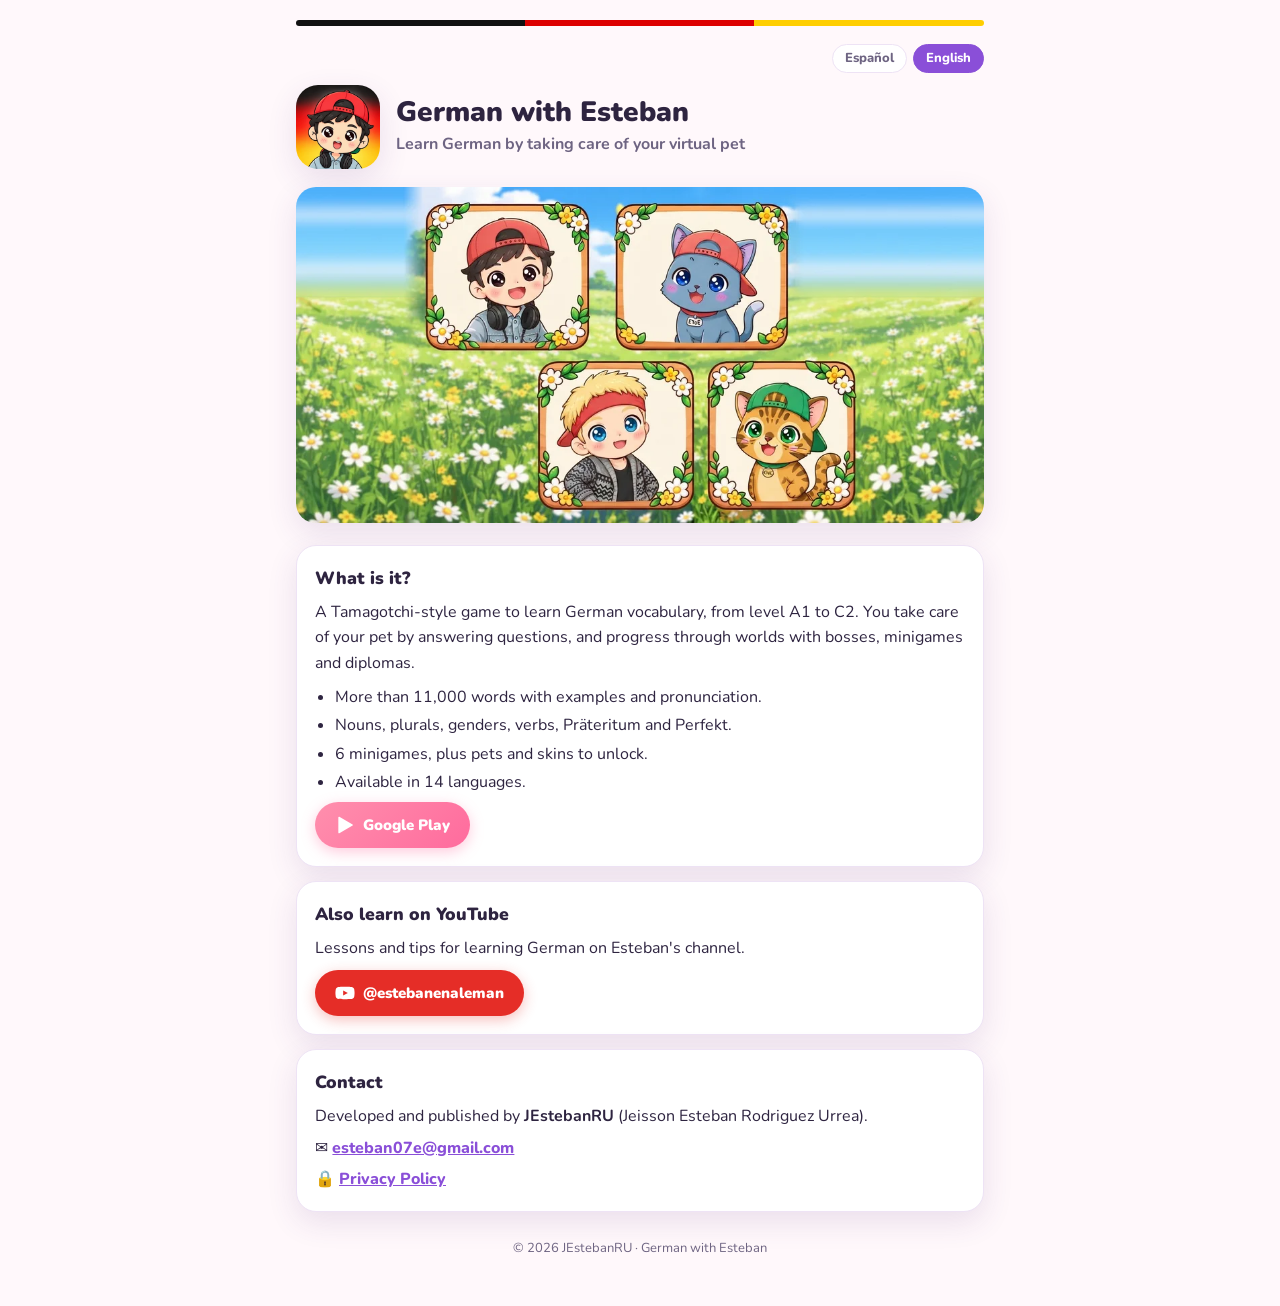
==== index.html @ 3e0b34da "Add files via upload" ====
<!doctype html>
<html lang="es">
<head>
<meta charset="utf-8">
<meta name="viewport" content="width=device-width, initial-scale=1">
<title>German with Esteban</title>
<meta name="description" content="Aprende alemán cuidando a tu mascota virtual. Learn German by taking care of your virtual pet.">
<link rel="icon" href="favicon.png" type="image/png">
<link rel="apple-touch-icon" href="apple-touch-icon.png">
<meta property="og:title" content="German with Esteban">
<meta property="og:description" content="Aprende alemán cuidando a tu mascota virtual · Learn German by taking care of your virtual pet">
<meta property="og:image" content="https://jestebanru7.github.io/banner.webp">
<link rel="preconnect" href="https://fonts.googleapis.com">
<link rel="preconnect" href="https://fonts.gstatic.com" crossorigin>
<link href="https://fonts.googleapis.com/css2?family=Nunito:wght@400;700;800;900&display=swap" rel="stylesheet">
<style>
  :root {
    --bg:#FFF8FB; --card:#FFFFFF; --text:#2E2440; --muted:#6E6482; --line:#EEE3F5;
    --pink:#FF6B9D; --pink2:#FF8FAD; --purple:#8A4FD8; --shadow:0 10px 30px rgba(80,40,120,0.12);
  }
  @media (prefers-color-scheme: dark) {
    :root { --bg:#17131D; --card:#221C2B; --text:#F1ECF7; --muted:#ADA4BB; --line:#352C40;
            --purple:#B98CFF; --shadow:0 10px 30px rgba(0,0,0,0.35); }
  }
  * { box-sizing:border-box; }
  body { margin:0; background:var(--bg); color:var(--text);
         font:16px/1.6 'Nunito', system-ui, -apple-system, 'Segoe UI', Roboto, sans-serif; }
  main { max-width:720px; margin:0 auto; padding:20px 16px 48px; }
  .flag { height:6px; border-radius:3px; margin-bottom:18px;
          background:linear-gradient(90deg,#111 0 33.3%,#DD0000 33.3% 66.6%,#FFCE00 66.6%); }
  .lang { display:flex; justify-content:flex-end; gap:6px; margin-bottom:12px; }
  .lang button { font:inherit; font-size:13px; font-weight:800; color:var(--muted); background:var(--card);
                 border:1.5px solid var(--line); border-radius:999px; padding:3px 12px; cursor:pointer; }
  .lang button.on { color:#fff; background:var(--purple); border-color:var(--purple); }
  .hero { display:flex; align-items:center; gap:16px; margin-bottom:18px; }
  .hero img { width:84px; height:84px; border-radius:22px; box-shadow:var(--shadow); flex-shrink:0; }
  h1 { font-size:1.75rem; font-weight:900; line-height:1.15; margin:0; }
  .tagline { color:var(--muted); font-weight:700; margin:4px 0 0; }
  .banner { width:100%; height:auto; aspect-ratio:1024/500; display:block; border-radius:20px;
            box-shadow:var(--shadow); margin:4px 0 22px; object-fit:cover; }
  .card { background:var(--card); border:1.5px solid var(--line); border-radius:20px;
          padding:18px 18px; margin-bottom:14px; box-shadow:var(--shadow); }
  h2 { font-size:1.1rem; font-weight:900; margin:0 0 8px; }
  ul { margin:0; padding-left:20px; }
  li { margin:3px 0; }
  .btns { display:flex; flex-wrap:wrap; gap:10px; margin-top:6px; }
  .btn { display:inline-flex; align-items:center; gap:8px; text-decoration:none; font-weight:900;
         border-radius:999px; padding:11px 20px; font-size:15px; }
  .btn-play { color:#fff; background:linear-gradient(135deg,var(--pink2),var(--pink));
              box-shadow:0 4px 14px rgba(255,107,157,0.35); }
  .btn-yt { color:#fff; background:#E52D27; box-shadow:0 4px 14px rgba(229,45,39,0.3); }
  .btn svg { width:20px; height:20px; flex-shrink:0; }
  a { color:var(--purple); font-weight:800; }
  .contact a { word-break:break-all; }
  footer { color:var(--muted); font-size:13px; text-align:center; margin-top:26px; }
  [data-l] { display:none; }
  html[lang="es"] [data-l="es"], html[lang="en"] [data-l="en"] { display:revert; }
  @media (max-width:420px) { h1 { font-size:1.45rem; } .hero img { width:68px; height:68px; } }
</style>
</head>
<body>
<main>
  <div class="flag" aria-hidden="true"></div>
  <nav class="lang" aria-label="Idioma / Language">
    <button type="button" data-set="es">Español</button>
    <button type="button" data-set="en">English</button>
  </nav>

  <header class="hero">
    <img src="icon.webp" alt="" width="84" height="84">
    <div>
      <h1>German with Esteban</h1>
      <p class="tagline">
        <span data-l="es">Aprende alemán cuidando a tu mascota virtual</span>
        <span data-l="en">Learn German by taking care of your virtual pet</span>
      </p>
    </div>
  </header>

  <img class="banner" src="banner.webp" alt="Esteban, Felix, Lucky y Silvestre">

  <section class="card">
    <h2><span data-l="es">¿Qué es?</span><span data-l="en">What is it?</span></h2>
    <p data-l="es" style="margin:0 0 8px">Un juego tipo Tamagotchi para aprender vocabulario alemán, del nivel A1 al C2. Cuidas de tu mascota respondiendo preguntas, y avanzas por mundos con jefes, minijuegos y diplomas.</p>
    <p data-l="en" style="margin:0 0 8px">A Tamagotchi-style game to learn German vocabulary, from level A1 to C2. You take care of your pet by answering questions, and progress through worlds with bosses, minigames and diplomas.</p>
    <ul data-l="es">
      <li>Más de 11.000 palabras con ejemplos y pronunciación.</li>
      <li>Sustantivos, plurales, géneros, verbos, Präteritum y Perfekt.</li>
      <li>6 minijuegos, mascotas y skins para desbloquear.</li>
      <li>Disponible en 14 idiomas.</li>
    </ul>
    <ul data-l="en">
      <li>More than 11,000 words with examples and pronunciation.</li>
      <li>Nouns, plurals, genders, verbs, Präteritum and Perfekt.</li>
      <li>6 minigames, plus pets and skins to unlock.</li>
      <li>Available in 14 languages.</li>
    </ul>
    <div class="btns">
      <a class="btn btn-play" href="https://play.google.com/store/apps/details?id=com.jestebanru.germanwithesteban">
        <svg viewBox="0 0 24 24" aria-hidden="true"><path fill="currentColor" d="M4 2.8v18.4c0 .6.7 1 1.2.7l15.9-9.2c.5-.3.5-1.1 0-1.4L5.2 2.1C4.7 1.8 4 2.2 4 2.8z"/></svg>
        <span data-l="es">Google Play</span><span data-l="en">Google Play</span>
      </a>
    </div>
  </section>

  <section class="card">
    <h2><span data-l="es">Aprende también en YouTube</span><span data-l="en">Also learn on YouTube</span></h2>
    <p data-l="es" style="margin:0 0 8px">Clases y consejos para aprender alemán en el canal de Esteban.</p>
    <p data-l="en" style="margin:0 0 8px">Lessons and tips for learning German on Esteban's channel.</p>
    <div class="btns">
      <a class="btn btn-yt" href="https://www.youtube.com/@estebanenaleman">
        <svg viewBox="0 0 24 24" aria-hidden="true"><path fill="currentColor" d="M23 7.2a3 3 0 0 0-2.1-2.1C19 4.6 12 4.6 12 4.6s-7 0-8.9.5A3 3 0 0 0 1 7.2 31 31 0 0 0 .5 12a31 31 0 0 0 .5 4.8 3 3 0 0 0 2.1 2.1c1.9.5 8.9.5 8.9.5s7 0 8.9-.5a3 3 0 0 0 2.1-2.1 31 31 0 0 0 .5-4.8 31 31 0 0 0-.5-4.8zM9.8 15.1V8.9L15.4 12l-5.6 3.1z"/></svg>
        @estebanenaleman
      </a>
    </div>
  </section>

  <section class="card contact">
    <h2><span data-l="es">Contacto</span><span data-l="en">Contact</span></h2>
    <p style="margin:0 0 6px">
      <span data-l="es">Desarrollado y publicado por</span><span data-l="en">Developed and published by</span>
      <strong>JEstebanRU</strong> (Jeisson Esteban Rodriguez Urrea).
    </p>
    <p style="margin:0 0 6px">✉️ <a href="mailto:esteban07e@gmail.com">esteban07e@gmail.com</a></p>
    <p style="margin:0">🔒 <a href="privacy/"><span data-l="es">Política de privacidad</span><span data-l="en">Privacy Policy</span></a></p>
  </section>

  <footer>© 2026 JEstebanRU · German with Esteban</footer>
</main>
<script>
  (function () {
    var KEY = 'gwe_site_lang';
    function set(l) {
      document.documentElement.lang = l;
      document.querySelectorAll('.lang button').forEach(function (b) { b.classList.toggle('on', b.dataset.set === l); });
      try { localStorage.setItem(KEY, l); } catch (e) {}
    }
    var saved = null;
    try { saved = localStorage.getItem(KEY); } catch (e) {}
    set(saved || ((navigator.language || 'en').toLowerCase().indexOf('es') === 0 ? 'es' : 'en'));
    document.querySelectorAll('.lang button').forEach(function (b) {
      b.addEventListener('click', function () { set(b.dataset.set); });
    });
  })();
</script>
</body>
</html>
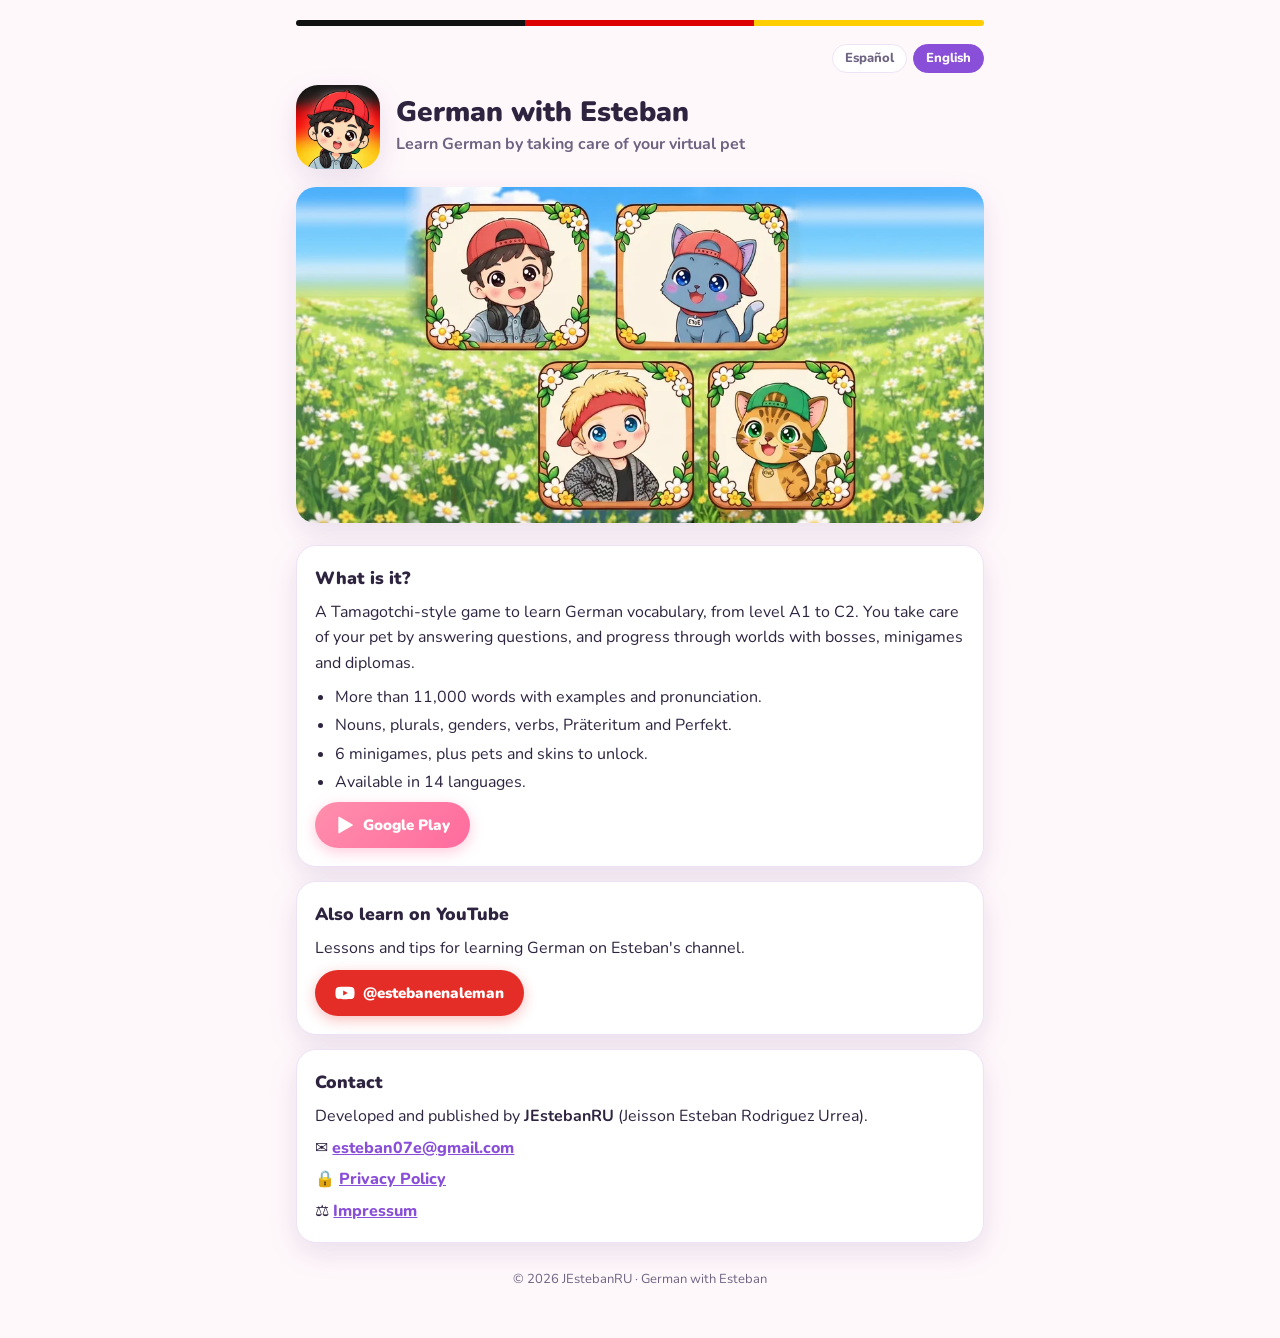
==== commit ce552b5e: "Add files via upload" ====
--- a/index.html
+++ b/index.html
@@ -1,147 +1,148 @@
-<!doctype html>
-<html lang="es">
-<head>
-<meta charset="utf-8">
-<meta name="viewport" content="width=device-width, initial-scale=1">
-<title>German with Esteban</title>
-<meta name="description" content="Aprende alemán cuidando a tu mascota virtual. Learn German by taking care of your virtual pet.">
-<link rel="icon" href="favicon.png" type="image/png">
-<link rel="apple-touch-icon" href="apple-touch-icon.png">
-<meta property="og:title" content="German with Esteban">
-<meta property="og:description" content="Aprende alemán cuidando a tu mascota virtual · Learn German by taking care of your virtual pet">
-<meta property="og:image" content="https://jestebanru7.github.io/banner.webp">
-<link rel="preconnect" href="https://fonts.googleapis.com">
-<link rel="preconnect" href="https://fonts.gstatic.com" crossorigin>
-<link href="https://fonts.googleapis.com/css2?family=Nunito:wght@400;700;800;900&display=swap" rel="stylesheet">
-<style>
-  :root {
-    --bg:#FFF8FB; --card:#FFFFFF; --text:#2E2440; --muted:#6E6482; --line:#EEE3F5;
-    --pink:#FF6B9D; --pink2:#FF8FAD; --purple:#8A4FD8; --shadow:0 10px 30px rgba(80,40,120,0.12);
-  }
-  @media (prefers-color-scheme: dark) {
-    :root { --bg:#17131D; --card:#221C2B; --text:#F1ECF7; --muted:#ADA4BB; --line:#352C40;
-            --purple:#B98CFF; --shadow:0 10px 30px rgba(0,0,0,0.35); }
-  }
-  * { box-sizing:border-box; }
-  body { margin:0; background:var(--bg); color:var(--text);
-         font:16px/1.6 'Nunito', system-ui, -apple-system, 'Segoe UI', Roboto, sans-serif; }
-  main { max-width:720px; margin:0 auto; padding:20px 16px 48px; }
-  .flag { height:6px; border-radius:3px; margin-bottom:18px;
-          background:linear-gradient(90deg,#111 0 33.3%,#DD0000 33.3% 66.6%,#FFCE00 66.6%); }
-  .lang { display:flex; justify-content:flex-end; gap:6px; margin-bottom:12px; }
-  .lang button { font:inherit; font-size:13px; font-weight:800; color:var(--muted); background:var(--card);
-                 border:1.5px solid var(--line); border-radius:999px; padding:3px 12px; cursor:pointer; }
-  .lang button.on { color:#fff; background:var(--purple); border-color:var(--purple); }
-  .hero { display:flex; align-items:center; gap:16px; margin-bottom:18px; }
-  .hero img { width:84px; height:84px; border-radius:22px; box-shadow:var(--shadow); flex-shrink:0; }
-  h1 { font-size:1.75rem; font-weight:900; line-height:1.15; margin:0; }
-  .tagline { color:var(--muted); font-weight:700; margin:4px 0 0; }
-  .banner { width:100%; height:auto; aspect-ratio:1024/500; display:block; border-radius:20px;
-            box-shadow:var(--shadow); margin:4px 0 22px; object-fit:cover; }
-  .card { background:var(--card); border:1.5px solid var(--line); border-radius:20px;
-          padding:18px 18px; margin-bottom:14px; box-shadow:var(--shadow); }
-  h2 { font-size:1.1rem; font-weight:900; margin:0 0 8px; }
-  ul { margin:0; padding-left:20px; }
-  li { margin:3px 0; }
-  .btns { display:flex; flex-wrap:wrap; gap:10px; margin-top:6px; }
-  .btn { display:inline-flex; align-items:center; gap:8px; text-decoration:none; font-weight:900;
-         border-radius:999px; padding:11px 20px; font-size:15px; }
-  .btn-play { color:#fff; background:linear-gradient(135deg,var(--pink2),var(--pink));
-              box-shadow:0 4px 14px rgba(255,107,157,0.35); }
-  .btn-yt { color:#fff; background:#E52D27; box-shadow:0 4px 14px rgba(229,45,39,0.3); }
-  .btn svg { width:20px; height:20px; flex-shrink:0; }
-  a { color:var(--purple); font-weight:800; }
-  .contact a { word-break:break-all; }
-  footer { color:var(--muted); font-size:13px; text-align:center; margin-top:26px; }
-  [data-l] { display:none; }
-  html[lang="es"] [data-l="es"], html[lang="en"] [data-l="en"] { display:revert; }
-  @media (max-width:420px) { h1 { font-size:1.45rem; } .hero img { width:68px; height:68px; } }
-</style>
-</head>
-<body>
-<main>
-  <div class="flag" aria-hidden="true"></div>
-  <nav class="lang" aria-label="Idioma / Language">
-    <button type="button" data-set="es">Español</button>
-    <button type="button" data-set="en">English</button>
-  </nav>
-
-  <header class="hero">
-    <img src="icon.webp" alt="" width="84" height="84">
-    <div>
-      <h1>German with Esteban</h1>
-      <p class="tagline">
-        <span data-l="es">Aprende alemán cuidando a tu mascota virtual</span>
-        <span data-l="en">Learn German by taking care of your virtual pet</span>
-      </p>
-    </div>
-  </header>
-
-  <img class="banner" src="banner.webp" alt="Esteban, Felix, Lucky y Silvestre">
-
-  <section class="card">
-    <h2><span data-l="es">¿Qué es?</span><span data-l="en">What is it?</span></h2>
-    <p data-l="es" style="margin:0 0 8px">Un juego tipo Tamagotchi para aprender vocabulario alemán, del nivel A1 al C2. Cuidas de tu mascota respondiendo preguntas, y avanzas por mundos con jefes, minijuegos y diplomas.</p>
-    <p data-l="en" style="margin:0 0 8px">A Tamagotchi-style game to learn German vocabulary, from level A1 to C2. You take care of your pet by answering questions, and progress through worlds with bosses, minigames and diplomas.</p>
-    <ul data-l="es">
-      <li>Más de 11.000 palabras con ejemplos y pronunciación.</li>
-      <li>Sustantivos, plurales, géneros, verbos, Präteritum y Perfekt.</li>
-      <li>6 minijuegos, mascotas y skins para desbloquear.</li>
-      <li>Disponible en 14 idiomas.</li>
-    </ul>
-    <ul data-l="en">
-      <li>More than 11,000 words with examples and pronunciation.</li>
-      <li>Nouns, plurals, genders, verbs, Präteritum and Perfekt.</li>
-      <li>6 minigames, plus pets and skins to unlock.</li>
-      <li>Available in 14 languages.</li>
-    </ul>
-    <div class="btns">
-      <a class="btn btn-play" href="https://play.google.com/store/apps/details?id=com.jestebanru.germanwithesteban">
-        <svg viewBox="0 0 24 24" aria-hidden="true"><path fill="currentColor" d="M4 2.8v18.4c0 .6.7 1 1.2.7l15.9-9.2c.5-.3.5-1.1 0-1.4L5.2 2.1C4.7 1.8 4 2.2 4 2.8z"/></svg>
-        <span data-l="es">Google Play</span><span data-l="en">Google Play</span>
-      </a>
-    </div>
-  </section>
-
-  <section class="card">
-    <h2><span data-l="es">Aprende también en YouTube</span><span data-l="en">Also learn on YouTube</span></h2>
-    <p data-l="es" style="margin:0 0 8px">Clases y consejos para aprender alemán en el canal de Esteban.</p>
-    <p data-l="en" style="margin:0 0 8px">Lessons and tips for learning German on Esteban's channel.</p>
-    <div class="btns">
-      <a class="btn btn-yt" href="https://www.youtube.com/@estebanenaleman">
-        <svg viewBox="0 0 24 24" aria-hidden="true"><path fill="currentColor" d="M23 7.2a3 3 0 0 0-2.1-2.1C19 4.6 12 4.6 12 4.6s-7 0-8.9.5A3 3 0 0 0 1 7.2 31 31 0 0 0 .5 12a31 31 0 0 0 .5 4.8 3 3 0 0 0 2.1 2.1c1.9.5 8.9.5 8.9.5s7 0 8.9-.5a3 3 0 0 0 2.1-2.1 31 31 0 0 0 .5-4.8 31 31 0 0 0-.5-4.8zM9.8 15.1V8.9L15.4 12l-5.6 3.1z"/></svg>
-        @estebanenaleman
-      </a>
-    </div>
-  </section>
-
-  <section class="card contact">
-    <h2><span data-l="es">Contacto</span><span data-l="en">Contact</span></h2>
-    <p style="margin:0 0 6px">
-      <span data-l="es">Desarrollado y publicado por</span><span data-l="en">Developed and published by</span>
-      <strong>JEstebanRU</strong> (Jeisson Esteban Rodriguez Urrea).
-    </p>
-    <p style="margin:0 0 6px">✉️ <a href="mailto:esteban07e@gmail.com">esteban07e@gmail.com</a></p>
-    <p style="margin:0">🔒 <a href="privacy/"><span data-l="es">Política de privacidad</span><span data-l="en">Privacy Policy</span></a></p>
-  </section>
-
-  <footer>© 2026 JEstebanRU · German with Esteban</footer>
-</main>
-<script>
-  (function () {
-    var KEY = 'gwe_site_lang';
-    function set(l) {
-      document.documentElement.lang = l;
-      document.querySelectorAll('.lang button').forEach(function (b) { b.classList.toggle('on', b.dataset.set === l); });
-      try { localStorage.setItem(KEY, l); } catch (e) {}
-    }
-    var saved = null;
-    try { saved = localStorage.getItem(KEY); } catch (e) {}
-    set(saved || ((navigator.language || 'en').toLowerCase().indexOf('es') === 0 ? 'es' : 'en'));
-    document.querySelectorAll('.lang button').forEach(function (b) {
-      b.addEventListener('click', function () { set(b.dataset.set); });
-    });
-  })();
-</script>
-</body>
-</html>
+<!doctype html>
+<html lang="es">
+<head>
+<meta charset="utf-8">
+<meta name="viewport" content="width=device-width, initial-scale=1">
+<title>German with Esteban</title>
+<meta name="description" content="Aprende alemán cuidando a tu mascota virtual. Learn German by taking care of your virtual pet.">
+<link rel="icon" href="favicon.png" type="image/png">
+<link rel="apple-touch-icon" href="apple-touch-icon.png">
+<meta property="og:title" content="German with Esteban">
+<meta property="og:description" content="Aprende alemán cuidando a tu mascota virtual · Learn German by taking care of your virtual pet">
+<meta property="og:image" content="https://jestebanru7.github.io/banner.webp">
+<link rel="preconnect" href="https://fonts.googleapis.com">
+<link rel="preconnect" href="https://fonts.gstatic.com" crossorigin>
+<link href="https://fonts.googleapis.com/css2?family=Nunito:wght@400;700;800;900&display=swap" rel="stylesheet">
+<style>
+  :root {
+    --bg:#FFF8FB; --card:#FFFFFF; --text:#2E2440; --muted:#6E6482; --line:#EEE3F5;
+    --pink:#FF6B9D; --pink2:#FF8FAD; --purple:#8A4FD8; --shadow:0 10px 30px rgba(80,40,120,0.12);
+  }
+  @media (prefers-color-scheme: dark) {
+    :root { --bg:#17131D; --card:#221C2B; --text:#F1ECF7; --muted:#ADA4BB; --line:#352C40;
+            --purple:#B98CFF; --shadow:0 10px 30px rgba(0,0,0,0.35); }
+  }
+  * { box-sizing:border-box; }
+  body { margin:0; background:var(--bg); color:var(--text);
+         font:16px/1.6 'Nunito', system-ui, -apple-system, 'Segoe UI', Roboto, sans-serif; }
+  main { max-width:720px; margin:0 auto; padding:20px 16px 48px; }
+  .flag { height:6px; border-radius:3px; margin-bottom:18px;
+          background:linear-gradient(90deg,#111 0 33.3%,#DD0000 33.3% 66.6%,#FFCE00 66.6%); }
+  .lang { display:flex; justify-content:flex-end; gap:6px; margin-bottom:12px; }
+  .lang button { font:inherit; font-size:13px; font-weight:800; color:var(--muted); background:var(--card);
+                 border:1.5px solid var(--line); border-radius:999px; padding:3px 12px; cursor:pointer; }
+  .lang button.on { color:#fff; background:var(--purple); border-color:var(--purple); }
+  .hero { display:flex; align-items:center; gap:16px; margin-bottom:18px; }
+  .hero img { width:84px; height:84px; border-radius:22px; box-shadow:var(--shadow); flex-shrink:0; }
+  h1 { font-size:1.75rem; font-weight:900; line-height:1.15; margin:0; }
+  .tagline { color:var(--muted); font-weight:700; margin:4px 0 0; }
+  .banner { width:100%; height:auto; aspect-ratio:1024/500; display:block; border-radius:20px;
+            box-shadow:var(--shadow); margin:4px 0 22px; object-fit:cover; }
+  .card { background:var(--card); border:1.5px solid var(--line); border-radius:20px;
+          padding:18px 18px; margin-bottom:14px; box-shadow:var(--shadow); }
+  h2 { font-size:1.1rem; font-weight:900; margin:0 0 8px; }
+  ul { margin:0; padding-left:20px; }
+  li { margin:3px 0; }
+  .btns { display:flex; flex-wrap:wrap; gap:10px; margin-top:6px; }
+  .btn { display:inline-flex; align-items:center; gap:8px; text-decoration:none; font-weight:900;
+         border-radius:999px; padding:11px 20px; font-size:15px; }
+  .btn-play { color:#fff; background:linear-gradient(135deg,var(--pink2),var(--pink));
+              box-shadow:0 4px 14px rgba(255,107,157,0.35); }
+  .btn-yt { color:#fff; background:#E52D27; box-shadow:0 4px 14px rgba(229,45,39,0.3); }
+  .btn svg { width:20px; height:20px; flex-shrink:0; }
+  a { color:var(--purple); font-weight:800; }
+  .contact a { word-break:break-all; }
+  footer { color:var(--muted); font-size:13px; text-align:center; margin-top:26px; }
+  [data-l] { display:none; }
+  html[lang="es"] [data-l="es"], html[lang="en"] [data-l="en"] { display:revert; }
+  @media (max-width:420px) { h1 { font-size:1.45rem; } .hero img { width:68px; height:68px; } }
+</style>
+</head>
+<body>
+<main>
+  <div class="flag" aria-hidden="true"></div>
+  <nav class="lang" aria-label="Idioma / Language">
+    <button type="button" data-set="es">Español</button>
+    <button type="button" data-set="en">English</button>
+  </nav>
+
+  <header class="hero">
+    <img src="icon.webp" alt="" width="84" height="84">
+    <div>
+      <h1>German with Esteban</h1>
+      <p class="tagline">
+        <span data-l="es">Aprende alemán cuidando a tu mascota virtual</span>
+        <span data-l="en">Learn German by taking care of your virtual pet</span>
+      </p>
+    </div>
+  </header>
+
+  <img class="banner" src="banner.webp" alt="Esteban, Felix, Lucky y Silvestre">
+
+  <section class="card">
+    <h2><span data-l="es">¿Qué es?</span><span data-l="en">What is it?</span></h2>
+    <p data-l="es" style="margin:0 0 8px">Un juego tipo Tamagotchi para aprender vocabulario alemán, del nivel A1 al C2. Cuidas de tu mascota respondiendo preguntas, y avanzas por mundos con jefes, minijuegos y diplomas.</p>
+    <p data-l="en" style="margin:0 0 8px">A Tamagotchi-style game to learn German vocabulary, from level A1 to C2. You take care of your pet by answering questions, and progress through worlds with bosses, minigames and diplomas.</p>
+    <ul data-l="es">
+      <li>Más de 11.000 palabras con ejemplos y pronunciación.</li>
+      <li>Sustantivos, plurales, géneros, verbos, Präteritum y Perfekt.</li>
+      <li>6 minijuegos, mascotas y skins para desbloquear.</li>
+      <li>Disponible en 14 idiomas.</li>
+    </ul>
+    <ul data-l="en">
+      <li>More than 11,000 words with examples and pronunciation.</li>
+      <li>Nouns, plurals, genders, verbs, Präteritum and Perfekt.</li>
+      <li>6 minigames, plus pets and skins to unlock.</li>
+      <li>Available in 14 languages.</li>
+    </ul>
+    <div class="btns">
+      <a class="btn btn-play" href="https://play.google.com/store/apps/details?id=com.jestebanru.germanwithesteban">
+        <svg viewBox="0 0 24 24" aria-hidden="true"><path fill="currentColor" d="M4 2.8v18.4c0 .6.7 1 1.2.7l15.9-9.2c.5-.3.5-1.1 0-1.4L5.2 2.1C4.7 1.8 4 2.2 4 2.8z"/></svg>
+        <span data-l="es">Google Play</span><span data-l="en">Google Play</span>
+      </a>
+    </div>
+  </section>
+
+  <section class="card">
+    <h2><span data-l="es">Aprende también en YouTube</span><span data-l="en">Also learn on YouTube</span></h2>
+    <p data-l="es" style="margin:0 0 8px">Clases y consejos para aprender alemán en el canal de Esteban.</p>
+    <p data-l="en" style="margin:0 0 8px">Lessons and tips for learning German on Esteban's channel.</p>
+    <div class="btns">
+      <a class="btn btn-yt" href="https://www.youtube.com/@estebanenaleman">
+        <svg viewBox="0 0 24 24" aria-hidden="true"><path fill="currentColor" d="M23 7.2a3 3 0 0 0-2.1-2.1C19 4.6 12 4.6 12 4.6s-7 0-8.9.5A3 3 0 0 0 1 7.2 31 31 0 0 0 .5 12a31 31 0 0 0 .5 4.8 3 3 0 0 0 2.1 2.1c1.9.5 8.9.5 8.9.5s7 0 8.9-.5a3 3 0 0 0 2.1-2.1 31 31 0 0 0 .5-4.8 31 31 0 0 0-.5-4.8zM9.8 15.1V8.9L15.4 12l-5.6 3.1z"/></svg>
+        @estebanenaleman
+      </a>
+    </div>
+  </section>
+
+  <section class="card contact">
+    <h2><span data-l="es">Contacto</span><span data-l="en">Contact</span></h2>
+    <p style="margin:0 0 6px">
+      <span data-l="es">Desarrollado y publicado por</span><span data-l="en">Developed and published by</span>
+      <strong>JEstebanRU</strong> (Jeisson Esteban Rodriguez Urrea).
+    </p>
+    <p style="margin:0 0 6px">✉️ <a href="mailto:esteban07e@gmail.com">esteban07e@gmail.com</a></p>
+    <p style="margin:0 0 6px">🔒 <a href="privacy/"><span data-l="es">Política de privacidad</span><span data-l="en">Privacy Policy</span></a></p>
+    <p style="margin:0">⚖️ <a href="https://mein.online-impressum.de/german-with-esteban/#impressum">Impressum</a></p>
+  </section>
+
+  <footer>© 2026 JEstebanRU · German with Esteban</footer>
+</main>
+<script>
+  (function () {
+    var KEY = 'gwe_site_lang';
+    function set(l) {
+      document.documentElement.lang = l;
+      document.querySelectorAll('.lang button').forEach(function (b) { b.classList.toggle('on', b.dataset.set === l); });
+      try { localStorage.setItem(KEY, l); } catch (e) {}
+    }
+    var saved = null;
+    try { saved = localStorage.getItem(KEY); } catch (e) {}
+    set(saved || ((navigator.language || 'en').toLowerCase().indexOf('es') === 0 ? 'es' : 'en'));
+    document.querySelectorAll('.lang button').forEach(function (b) {
+      b.addEventListener('click', function () { set(b.dataset.set); });
+    });
+  })();
+</script>
+</body>
+</html>
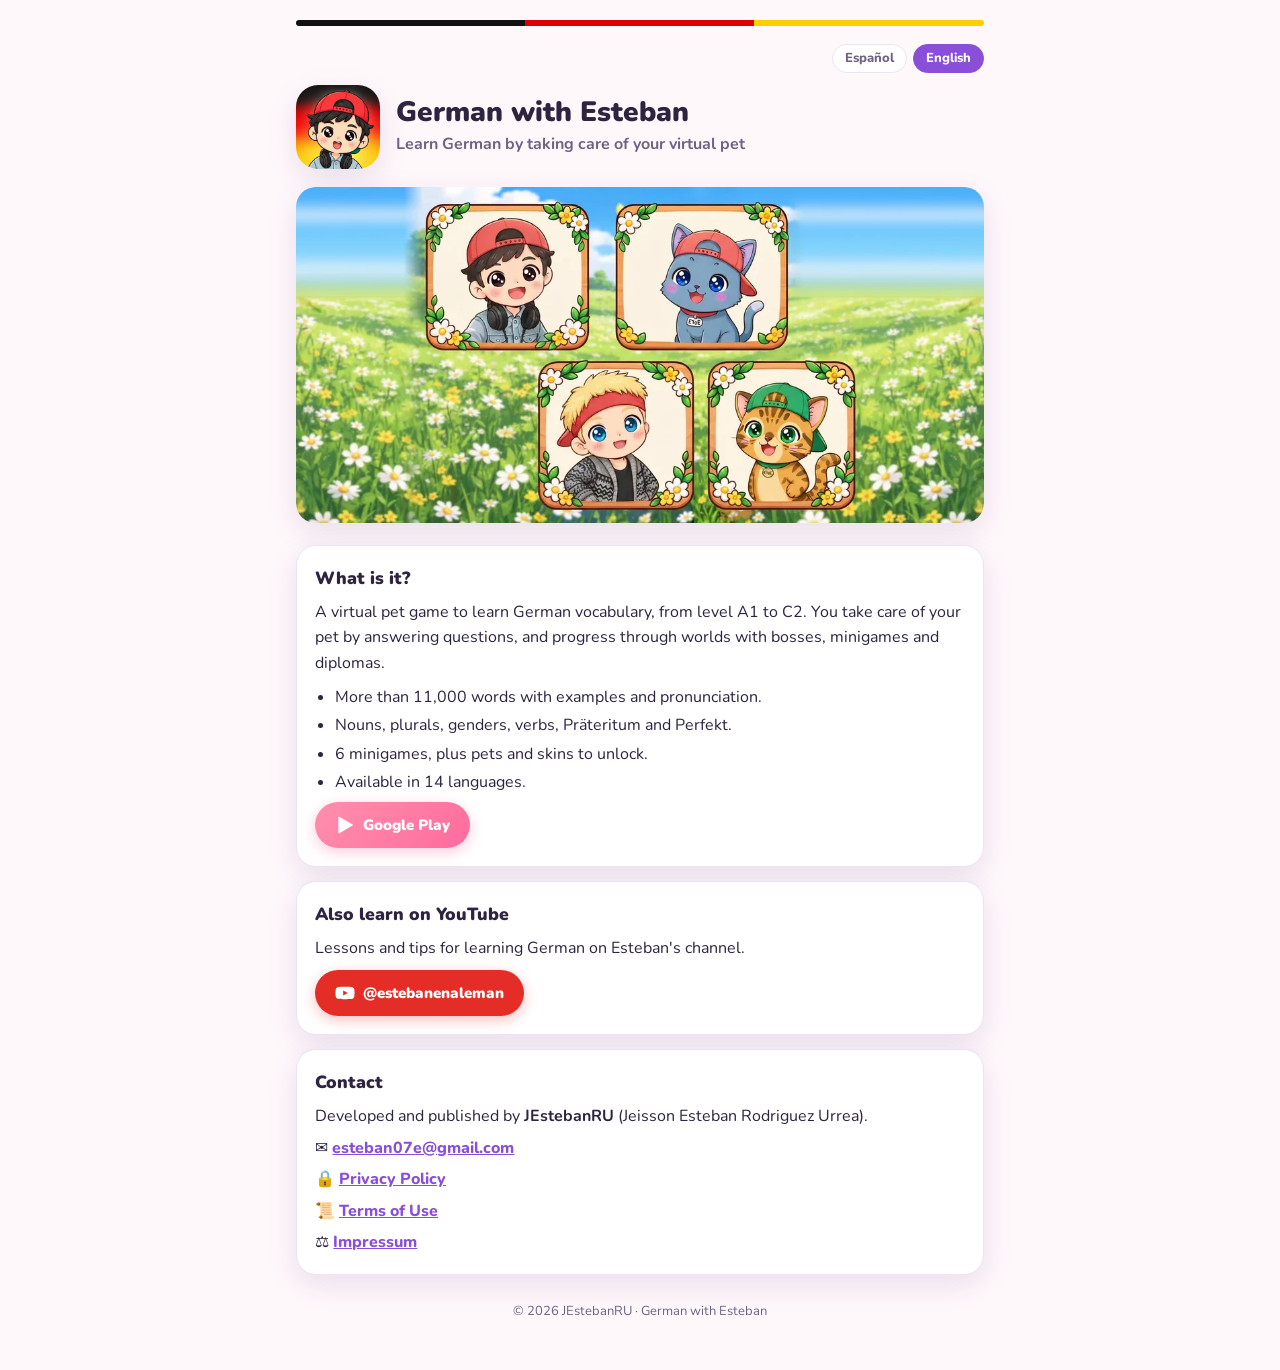
==== commit 276fdeb6: "Add files via upload" ====
--- a/index.html
+++ b/index.html
@@ -1,148 +1,149 @@
-<!doctype html>
-<html lang="es">
-<head>
-<meta charset="utf-8">
-<meta name="viewport" content="width=device-width, initial-scale=1">
-<title>German with Esteban</title>
-<meta name="description" content="Aprende alemán cuidando a tu mascota virtual. Learn German by taking care of your virtual pet.">
-<link rel="icon" href="favicon.png" type="image/png">
-<link rel="apple-touch-icon" href="apple-touch-icon.png">
-<meta property="og:title" content="German with Esteban">
-<meta property="og:description" content="Aprende alemán cuidando a tu mascota virtual · Learn German by taking care of your virtual pet">
-<meta property="og:image" content="https://jestebanru7.github.io/banner.webp">
-<link rel="preconnect" href="https://fonts.googleapis.com">
-<link rel="preconnect" href="https://fonts.gstatic.com" crossorigin>
-<link href="https://fonts.googleapis.com/css2?family=Nunito:wght@400;700;800;900&display=swap" rel="stylesheet">
-<style>
-  :root {
-    --bg:#FFF8FB; --card:#FFFFFF; --text:#2E2440; --muted:#6E6482; --line:#EEE3F5;
-    --pink:#FF6B9D; --pink2:#FF8FAD; --purple:#8A4FD8; --shadow:0 10px 30px rgba(80,40,120,0.12);
-  }
-  @media (prefers-color-scheme: dark) {
-    :root { --bg:#17131D; --card:#221C2B; --text:#F1ECF7; --muted:#ADA4BB; --line:#352C40;
-            --purple:#B98CFF; --shadow:0 10px 30px rgba(0,0,0,0.35); }
-  }
-  * { box-sizing:border-box; }
-  body { margin:0; background:var(--bg); color:var(--text);
-         font:16px/1.6 'Nunito', system-ui, -apple-system, 'Segoe UI', Roboto, sans-serif; }
-  main { max-width:720px; margin:0 auto; padding:20px 16px 48px; }
-  .flag { height:6px; border-radius:3px; margin-bottom:18px;
-          background:linear-gradient(90deg,#111 0 33.3%,#DD0000 33.3% 66.6%,#FFCE00 66.6%); }
-  .lang { display:flex; justify-content:flex-end; gap:6px; margin-bottom:12px; }
-  .lang button { font:inherit; font-size:13px; font-weight:800; color:var(--muted); background:var(--card);
-                 border:1.5px solid var(--line); border-radius:999px; padding:3px 12px; cursor:pointer; }
-  .lang button.on { color:#fff; background:var(--purple); border-color:var(--purple); }
-  .hero { display:flex; align-items:center; gap:16px; margin-bottom:18px; }
-  .hero img { width:84px; height:84px; border-radius:22px; box-shadow:var(--shadow); flex-shrink:0; }
-  h1 { font-size:1.75rem; font-weight:900; line-height:1.15; margin:0; }
-  .tagline { color:var(--muted); font-weight:700; margin:4px 0 0; }
-  .banner { width:100%; height:auto; aspect-ratio:1024/500; display:block; border-radius:20px;
-            box-shadow:var(--shadow); margin:4px 0 22px; object-fit:cover; }
-  .card { background:var(--card); border:1.5px solid var(--line); border-radius:20px;
-          padding:18px 18px; margin-bottom:14px; box-shadow:var(--shadow); }
-  h2 { font-size:1.1rem; font-weight:900; margin:0 0 8px; }
-  ul { margin:0; padding-left:20px; }
-  li { margin:3px 0; }
-  .btns { display:flex; flex-wrap:wrap; gap:10px; margin-top:6px; }
-  .btn { display:inline-flex; align-items:center; gap:8px; text-decoration:none; font-weight:900;
-         border-radius:999px; padding:11px 20px; font-size:15px; }
-  .btn-play { color:#fff; background:linear-gradient(135deg,var(--pink2),var(--pink));
-              box-shadow:0 4px 14px rgba(255,107,157,0.35); }
-  .btn-yt { color:#fff; background:#E52D27; box-shadow:0 4px 14px rgba(229,45,39,0.3); }
-  .btn svg { width:20px; height:20px; flex-shrink:0; }
-  a { color:var(--purple); font-weight:800; }
-  .contact a { word-break:break-all; }
-  footer { color:var(--muted); font-size:13px; text-align:center; margin-top:26px; }
-  [data-l] { display:none; }
-  html[lang="es"] [data-l="es"], html[lang="en"] [data-l="en"] { display:revert; }
-  @media (max-width:420px) { h1 { font-size:1.45rem; } .hero img { width:68px; height:68px; } }
-</style>
-</head>
-<body>
-<main>
-  <div class="flag" aria-hidden="true"></div>
-  <nav class="lang" aria-label="Idioma / Language">
-    <button type="button" data-set="es">Español</button>
-    <button type="button" data-set="en">English</button>
-  </nav>
-
-  <header class="hero">
-    <img src="icon.webp" alt="" width="84" height="84">
-    <div>
-      <h1>German with Esteban</h1>
-      <p class="tagline">
-        <span data-l="es">Aprende alemán cuidando a tu mascota virtual</span>
-        <span data-l="en">Learn German by taking care of your virtual pet</span>
-      </p>
-    </div>
-  </header>
-
-  <img class="banner" src="banner.webp" alt="Esteban, Felix, Lucky y Silvestre">
-
-  <section class="card">
-    <h2><span data-l="es">¿Qué es?</span><span data-l="en">What is it?</span></h2>
-    <p data-l="es" style="margin:0 0 8px">Un juego tipo Tamagotchi para aprender vocabulario alemán, del nivel A1 al C2. Cuidas de tu mascota respondiendo preguntas, y avanzas por mundos con jefes, minijuegos y diplomas.</p>
-    <p data-l="en" style="margin:0 0 8px">A Tamagotchi-style game to learn German vocabulary, from level A1 to C2. You take care of your pet by answering questions, and progress through worlds with bosses, minigames and diplomas.</p>
-    <ul data-l="es">
-      <li>Más de 11.000 palabras con ejemplos y pronunciación.</li>
-      <li>Sustantivos, plurales, géneros, verbos, Präteritum y Perfekt.</li>
-      <li>6 minijuegos, mascotas y skins para desbloquear.</li>
-      <li>Disponible en 14 idiomas.</li>
-    </ul>
-    <ul data-l="en">
-      <li>More than 11,000 words with examples and pronunciation.</li>
-      <li>Nouns, plurals, genders, verbs, Präteritum and Perfekt.</li>
-      <li>6 minigames, plus pets and skins to unlock.</li>
-      <li>Available in 14 languages.</li>
-    </ul>
-    <div class="btns">
-      <a class="btn btn-play" href="https://play.google.com/store/apps/details?id=com.jestebanru.germanwithesteban">
-        <svg viewBox="0 0 24 24" aria-hidden="true"><path fill="currentColor" d="M4 2.8v18.4c0 .6.7 1 1.2.7l15.9-9.2c.5-.3.5-1.1 0-1.4L5.2 2.1C4.7 1.8 4 2.2 4 2.8z"/></svg>
-        <span data-l="es">Google Play</span><span data-l="en">Google Play</span>
-      </a>
-    </div>
-  </section>
-
-  <section class="card">
-    <h2><span data-l="es">Aprende también en YouTube</span><span data-l="en">Also learn on YouTube</span></h2>
-    <p data-l="es" style="margin:0 0 8px">Clases y consejos para aprender alemán en el canal de Esteban.</p>
-    <p data-l="en" style="margin:0 0 8px">Lessons and tips for learning German on Esteban's channel.</p>
-    <div class="btns">
-      <a class="btn btn-yt" href="https://www.youtube.com/@estebanenaleman">
-        <svg viewBox="0 0 24 24" aria-hidden="true"><path fill="currentColor" d="M23 7.2a3 3 0 0 0-2.1-2.1C19 4.6 12 4.6 12 4.6s-7 0-8.9.5A3 3 0 0 0 1 7.2 31 31 0 0 0 .5 12a31 31 0 0 0 .5 4.8 3 3 0 0 0 2.1 2.1c1.9.5 8.9.5 8.9.5s7 0 8.9-.5a3 3 0 0 0 2.1-2.1 31 31 0 0 0 .5-4.8 31 31 0 0 0-.5-4.8zM9.8 15.1V8.9L15.4 12l-5.6 3.1z"/></svg>
-        @estebanenaleman
-      </a>
-    </div>
-  </section>
-
-  <section class="card contact">
-    <h2><span data-l="es">Contacto</span><span data-l="en">Contact</span></h2>
-    <p style="margin:0 0 6px">
-      <span data-l="es">Desarrollado y publicado por</span><span data-l="en">Developed and published by</span>
-      <strong>JEstebanRU</strong> (Jeisson Esteban Rodriguez Urrea).
-    </p>
-    <p style="margin:0 0 6px">✉️ <a href="mailto:esteban07e@gmail.com">esteban07e@gmail.com</a></p>
-    <p style="margin:0 0 6px">🔒 <a href="privacy/"><span data-l="es">Política de privacidad</span><span data-l="en">Privacy Policy</span></a></p>
-    <p style="margin:0">⚖️ <a href="https://mein.online-impressum.de/german-with-esteban/#impressum">Impressum</a></p>
-  </section>
-
-  <footer>© 2026 JEstebanRU · German with Esteban</footer>
-</main>
-<script>
-  (function () {
-    var KEY = 'gwe_site_lang';
-    function set(l) {
-      document.documentElement.lang = l;
-      document.querySelectorAll('.lang button').forEach(function (b) { b.classList.toggle('on', b.dataset.set === l); });
-      try { localStorage.setItem(KEY, l); } catch (e) {}
-    }
-    var saved = null;
-    try { saved = localStorage.getItem(KEY); } catch (e) {}
-    set(saved || ((navigator.language || 'en').toLowerCase().indexOf('es') === 0 ? 'es' : 'en'));
-    document.querySelectorAll('.lang button').forEach(function (b) {
-      b.addEventListener('click', function () { set(b.dataset.set); });
-    });
-  })();
-</script>
-</body>
-</html>
+<!doctype html>
+<html lang="es">
+<head>
+<meta charset="utf-8">
+<meta name="viewport" content="width=device-width, initial-scale=1">
+<title>German with Esteban</title>
+<meta name="description" content="Aprende alemán cuidando a tu mascota virtual. Learn German by taking care of your virtual pet.">
+<link rel="icon" href="favicon.png" type="image/png">
+<link rel="apple-touch-icon" href="apple-touch-icon.png">
+<meta property="og:title" content="German with Esteban">
+<meta property="og:description" content="Aprende alemán cuidando a tu mascota virtual · Learn German by taking care of your virtual pet">
+<meta property="og:image" content="https://jestebanru7.github.io/banner.webp">
+<link rel="preconnect" href="https://fonts.googleapis.com">
+<link rel="preconnect" href="https://fonts.gstatic.com" crossorigin>
+<link href="https://fonts.googleapis.com/css2?family=Nunito:wght@400;700;800;900&display=swap" rel="stylesheet">
+<style>
+  :root {
+    --bg:#FFF8FB; --card:#FFFFFF; --text:#2E2440; --muted:#6E6482; --line:#EEE3F5;
+    --pink:#FF6B9D; --pink2:#FF8FAD; --purple:#8A4FD8; --shadow:0 10px 30px rgba(80,40,120,0.12);
+  }
+  @media (prefers-color-scheme: dark) {
+    :root { --bg:#17131D; --card:#221C2B; --text:#F1ECF7; --muted:#ADA4BB; --line:#352C40;
+            --purple:#B98CFF; --shadow:0 10px 30px rgba(0,0,0,0.35); }
+  }
+  * { box-sizing:border-box; }
+  body { margin:0; background:var(--bg); color:var(--text);
+         font:16px/1.6 'Nunito', system-ui, -apple-system, 'Segoe UI', Roboto, sans-serif; }
+  main { max-width:720px; margin:0 auto; padding:20px 16px 48px; }
+  .flag { height:6px; border-radius:3px; margin-bottom:18px;
+          background:linear-gradient(90deg,#111 0 33.3%,#DD0000 33.3% 66.6%,#FFCE00 66.6%); }
+  .lang { display:flex; justify-content:flex-end; gap:6px; margin-bottom:12px; }
+  .lang button { font:inherit; font-size:13px; font-weight:800; color:var(--muted); background:var(--card);
+                 border:1.5px solid var(--line); border-radius:999px; padding:3px 12px; cursor:pointer; }
+  .lang button.on { color:#fff; background:var(--purple); border-color:var(--purple); }
+  .hero { display:flex; align-items:center; gap:16px; margin-bottom:18px; }
+  .hero img { width:84px; height:84px; border-radius:22px; box-shadow:var(--shadow); flex-shrink:0; }
+  h1 { font-size:1.75rem; font-weight:900; line-height:1.15; margin:0; }
+  .tagline { color:var(--muted); font-weight:700; margin:4px 0 0; }
+  .banner { width:100%; height:auto; aspect-ratio:1024/500; display:block; border-radius:20px;
+            box-shadow:var(--shadow); margin:4px 0 22px; object-fit:cover; }
+  .card { background:var(--card); border:1.5px solid var(--line); border-radius:20px;
+          padding:18px 18px; margin-bottom:14px; box-shadow:var(--shadow); }
+  h2 { font-size:1.1rem; font-weight:900; margin:0 0 8px; }
+  ul { margin:0; padding-left:20px; }
+  li { margin:3px 0; }
+  .btns { display:flex; flex-wrap:wrap; gap:10px; margin-top:6px; }
+  .btn { display:inline-flex; align-items:center; gap:8px; text-decoration:none; font-weight:900;
+         border-radius:999px; padding:11px 20px; font-size:15px; }
+  .btn-play { color:#fff; background:linear-gradient(135deg,var(--pink2),var(--pink));
+              box-shadow:0 4px 14px rgba(255,107,157,0.35); }
+  .btn-yt { color:#fff; background:#E52D27; box-shadow:0 4px 14px rgba(229,45,39,0.3); }
+  .btn svg { width:20px; height:20px; flex-shrink:0; }
+  a { color:var(--purple); font-weight:800; }
+  .contact a { word-break:break-all; }
+  footer { color:var(--muted); font-size:13px; text-align:center; margin-top:26px; }
+  [data-l] { display:none; }
+  html[lang="es"] [data-l="es"], html[lang="en"] [data-l="en"] { display:revert; }
+  @media (max-width:420px) { h1 { font-size:1.45rem; } .hero img { width:68px; height:68px; } }
+</style>
+</head>
+<body>
+<main>
+  <div class="flag" aria-hidden="true"></div>
+  <nav class="lang" aria-label="Idioma / Language">
+    <button type="button" data-set="es">Español</button>
+    <button type="button" data-set="en">English</button>
+  </nav>
+
+  <header class="hero">
+    <img src="icon.webp" alt="" width="84" height="84">
+    <div>
+      <h1>German with Esteban</h1>
+      <p class="tagline">
+        <span data-l="es">Aprende alemán cuidando a tu mascota virtual</span>
+        <span data-l="en">Learn German by taking care of your virtual pet</span>
+      </p>
+    </div>
+  </header>
+
+  <img class="banner" src="banner.webp" alt="Esteban, Felix, Lucky y Silvestre">
+
+  <section class="card">
+    <h2><span data-l="es">¿Qué es?</span><span data-l="en">What is it?</span></h2>
+    <p data-l="es" style="margin:0 0 8px">Un juego de mascota virtual para aprender vocabulario alemán, del nivel A1 al C2. Cuidas de tu mascota respondiendo preguntas, y avanzas por mundos con jefes, minijuegos y diplomas.</p>
+    <p data-l="en" style="margin:0 0 8px">A virtual pet game to learn German vocabulary, from level A1 to C2. You take care of your pet by answering questions, and progress through worlds with bosses, minigames and diplomas.</p>
+    <ul data-l="es">
+      <li>Más de 11.000 palabras con ejemplos y pronunciación.</li>
+      <li>Sustantivos, plurales, géneros, verbos, Präteritum y Perfekt.</li>
+      <li>6 minijuegos, mascotas y skins para desbloquear.</li>
+      <li>Disponible en 14 idiomas.</li>
+    </ul>
+    <ul data-l="en">
+      <li>More than 11,000 words with examples and pronunciation.</li>
+      <li>Nouns, plurals, genders, verbs, Präteritum and Perfekt.</li>
+      <li>6 minigames, plus pets and skins to unlock.</li>
+      <li>Available in 14 languages.</li>
+    </ul>
+    <div class="btns">
+      <a class="btn btn-play" href="https://play.google.com/store/apps/details?id=com.jestebanru.germanwithesteban">
+        <svg viewBox="0 0 24 24" aria-hidden="true"><path fill="currentColor" d="M4 2.8v18.4c0 .6.7 1 1.2.7l15.9-9.2c.5-.3.5-1.1 0-1.4L5.2 2.1C4.7 1.8 4 2.2 4 2.8z"/></svg>
+        <span data-l="es">Google Play</span><span data-l="en">Google Play</span>
+      </a>
+    </div>
+  </section>
+
+  <section class="card">
+    <h2><span data-l="es">Aprende también en YouTube</span><span data-l="en">Also learn on YouTube</span></h2>
+    <p data-l="es" style="margin:0 0 8px">Clases y consejos para aprender alemán en el canal de Esteban.</p>
+    <p data-l="en" style="margin:0 0 8px">Lessons and tips for learning German on Esteban's channel.</p>
+    <div class="btns">
+      <a class="btn btn-yt" href="https://www.youtube.com/@estebanenaleman">
+        <svg viewBox="0 0 24 24" aria-hidden="true"><path fill="currentColor" d="M23 7.2a3 3 0 0 0-2.1-2.1C19 4.6 12 4.6 12 4.6s-7 0-8.9.5A3 3 0 0 0 1 7.2 31 31 0 0 0 .5 12a31 31 0 0 0 .5 4.8 3 3 0 0 0 2.1 2.1c1.9.5 8.9.5 8.9.5s7 0 8.9-.5a3 3 0 0 0 2.1-2.1 31 31 0 0 0 .5-4.8 31 31 0 0 0-.5-4.8zM9.8 15.1V8.9L15.4 12l-5.6 3.1z"/></svg>
+        @estebanenaleman
+      </a>
+    </div>
+  </section>
+
+  <section class="card contact">
+    <h2><span data-l="es">Contacto</span><span data-l="en">Contact</span></h2>
+    <p style="margin:0 0 6px">
+      <span data-l="es">Desarrollado y publicado por</span><span data-l="en">Developed and published by</span>
+      <strong>JEstebanRU</strong> (Jeisson Esteban Rodriguez Urrea).
+    </p>
+    <p style="margin:0 0 6px">✉️ <a href="mailto:esteban07e@gmail.com">esteban07e@gmail.com</a></p>
+    <p style="margin:0 0 6px">🔒 <a href="privacy/"><span data-l="es">Política de privacidad</span><span data-l="en">Privacy Policy</span></a></p>
+    <p style="margin:0 0 6px">📜 <a href="terms/"><span data-l="es">Términos de uso</span><span data-l="en">Terms of Use</span></a></p>
+    <p style="margin:0">⚖️ <a href="https://mein.online-impressum.de/german-with-esteban/#impressum">Impressum</a></p>
+  </section>
+
+  <footer>© 2026 JEstebanRU · German with Esteban</footer>
+</main>
+<script>
+  (function () {
+    var KEY = 'gwe_site_lang';
+    function set(l) {
+      document.documentElement.lang = l;
+      document.querySelectorAll('.lang button').forEach(function (b) { b.classList.toggle('on', b.dataset.set === l); });
+      try { localStorage.setItem(KEY, l); } catch (e) {}
+    }
+    var saved = null;
+    try { saved = localStorage.getItem(KEY); } catch (e) {}
+    set(saved || ((navigator.language || 'en').toLowerCase().indexOf('es') === 0 ? 'es' : 'en'));
+    document.querySelectorAll('.lang button').forEach(function (b) {
+      b.addEventListener('click', function () { set(b.dataset.set); });
+    });
+  })();
+</script>
+</body>
+</html>
